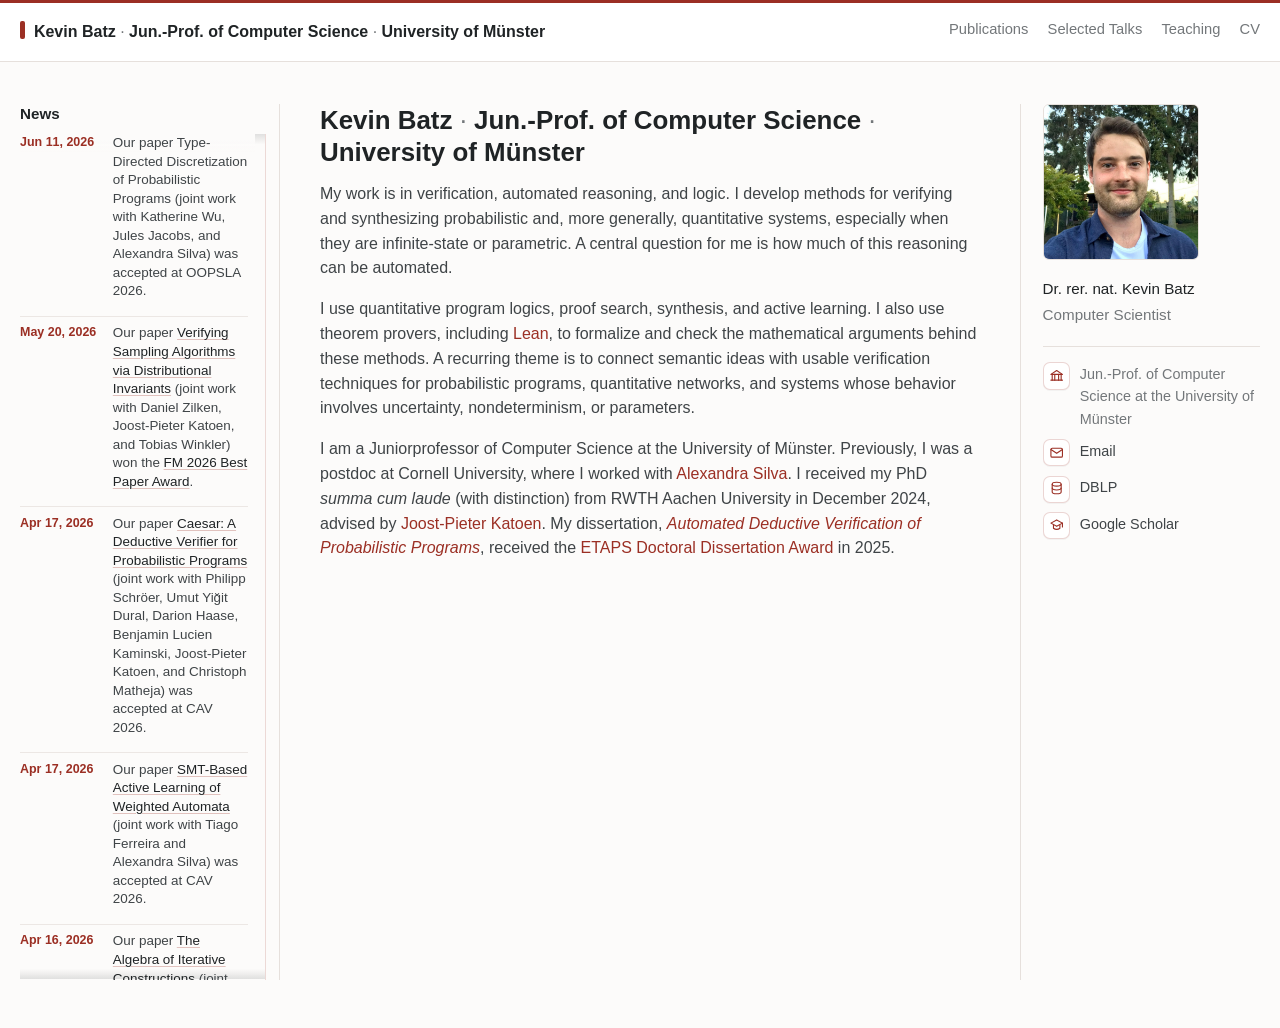
==== index.html @ 9e9cccc5 "Update academic position to Münster" ====
<!doctype html>
<html lang="en">
  <head>
    <meta charset="utf-8">
    <meta name="viewport" content="width=device-width, initial-scale=1">
    <title>Kevin Batz</title>
    <meta
      name="description"
      content="Academic website for Kevin Batz: formal methods, probabilistic programs, and quantitative verification."
    >
    <link rel="stylesheet" href="styles.css?v=position-20260902">
  </head>
  <body>
    <a class="skip-link" href="#content">Skip to content</a>

    <header class="masthead">
      <nav class="nav" aria-label="Main navigation">
        <a class="brand" href="./">Kevin Batz <span class="title-dot" aria-hidden="true">&middot;</span> Jun.-Prof. of Computer Science <span class="title-dot" aria-hidden="true">&middot;</span> University of M&uuml;nster</a>
        <div class="nav-links">
          <a href="publications.html">Publications</a>
          <a href="talks.html">Selected Talks</a>
          <a href="teaching.html">Teaching</a>
          <a href="cv.html">CV</a>
        </div>
      </nav>
    </header>

    <div class="page">
      <aside class="news-sidebar" aria-label="News">
        <section class="news" aria-labelledby="news-heading">
            <h2 id="news-heading">News</h2>
            <ol class="news-list">
              <li>
                <time datetime="2026-06-11">Jun 11, 2026</time>
                <span>Our paper Type-Directed Discretization of Probabilistic Programs (joint work with Katherine Wu, Jules Jacobs, and Alexandra Silva) was accepted at OOPSLA 2026.</span>
              </li>
              <li>
                <time datetime="2026-05-20">May 20, 2026</time>
                <span>Our paper <a href="https://arxiv.org/pdf/2509.06410">Verifying Sampling Algorithms via Distributional Invariants</a> (joint work with Daniel Zilken, Joost-Pieter Katoen, and Tobias Winkler) won the <a href="https://conf.researchr.org/home/fm-2026">FM 2026 Best Paper Award</a>.</span>
              </li>
              <li>
                <time datetime="2026-04-17">Apr 17, 2026</time>
                <span>Our paper <a href="https://arxiv.org/pdf/2605.15827">Caesar: A Deductive Verifier for Probabilistic Programs</a> (joint work with Philipp Schr&ouml;er, Umut Yi&#287;it Dural, Darion Haase, Benjamin Lucien Kaminski, Joost-Pieter Katoen, and Christoph Matheja) was accepted at CAV 2026.</span>
              </li>
              <li>
                <time datetime="2026-04-17">Apr 17, 2026</time>
                <span>Our paper <a href="https://arxiv.org/pdf/2605.07758">SMT-Based Active Learning of Weighted Automata</a> (joint work with Tiago Ferreira and Alexandra Silva) was accepted at CAV 2026.</span>
              </li>
              <li>
                <time datetime="2026-04-16">Apr 16, 2026</time>
                <span>Our paper <a href="https://arxiv.org/pdf/2605.03176">The Algebra of Iterative Constructions</a> (joint work with Benjamin Lucien Kaminski, Lucas Kehrer, Gerwin Klein, Henning Urbat, and Todd Schmid) was accepted at LICS 2026.</span>
              </li>
              <li>
                <time datetime="2026-04-14">Apr 14, 2026</time>
                <span>Our artifact for the paper <a href="https://arxiv.org/pdf/2601.13991">Generating Functions Meet Occupation Measures</a> (joint work with Darion Haase, Adrian Gallus, Benjamin Lucien Kaminski, Joost-Pieter Katoen, Lutz Klinkenberg, and Tobias Winkler) received an <a href="https://etaps.org/2026/past-conference">ETAPS Distinguished Artifact Award</a>.</span>
              </li>
              <li>
                <time datetime="2026-03-05">Mar 5, 2026</time>
                <span>Our paper <a href="https://arxiv.org/pdf/2604.13987">Weighted NetKAT</a> (joint work with Emmanuel Su&aacute;rez Acevedo, Tiago Ferreira, Oliver B&oslash;ving, Nate Foster, and Alexandra Silva) was accepted at PLDI 2026.</span>
              </li>
              <li>
                <time datetime="2026-02-06">Feb 6, 2026</time>
                <span>Our paper <a href="https://arxiv.org/pdf/2509.06410">Verifying Sampling Algorithms via Distributional Invariants</a> (joint work with Daniel Zilken, Joost-Pieter Katoen, and Tobias Winkler) was accepted at FM 2026.</span>
              </li>
              <li>
                <time datetime="2025-12-22">Dec 22, 2025</time>
                <span>Our paper <a href="https://arxiv.org/pdf/2601.13991">Generating Functions Meet Occupation Measures</a> (joint work with Darion Haase, Adrian Gallus, Benjamin Lucien Kaminski, Joost-Pieter Katoen, Lutz Klinkenberg, and Tobias Winkler) was accepted at ESOP 2026.</span>
              </li>
              <li>
                <time datetime="2025-09-06">Sep 6, 2025</time>
                <span>I received RWTH&rsquo;s <a href="https://www.rwth-aachen.de/cms/root/Die-RWTH/RWTH-Events/Wuerdigung-unserer-Absolvierenden-und-un/~beizxo/Borchers-Plakette/lidx/1/">Borchers Medal</a> for a doctorate with distinction.</span>
              </li>
              <li>
                <time datetime="2025-05-08">May 8, 2025</time>
                <span>I received the <a href="https://www.etaps.org/awards/doctoral-dissertation/">ETAPS Doctoral Dissertation Award</a>.</span>
              </li>
              <li>
                <time datetime="2025-02-18">Feb 18, 2025</time>
                <span>Our paper <a href="https://arxiv.org/pdf/2502.19388">Foundations for Deductive Verification of Continuous Probabilistic Programs</a> (joint work with Joost-Pieter Katoen, Francesca Randone, and Tobias Winkler) was accepted at OOPSLA 2025.</span>
              </li>
              <li>
                <time datetime="2024-12-20">Dec 20, 2024</time>
                <span>Our paper <a href="https://arxiv.org/pdf/2501.15156">Quantifier Elimination and Craig Interpolation: The Quantitative Way</a> (joint work with Joost-Pieter Katoen and Nora Orhan) was accepted at FoSSaCS 2025.</span>
              </li>
              <li>
                <time datetime="2024-12-20">Dec 20, 2024</time>
                <span>I received my doctorate from RWTH Aachen University with distinction (<em>summa cum laude</em>).</span>
              </li>
            </ol>
          </section>
      </aside>

      <main id="content" class="content">
        <section class="section">
          <h2>Kevin Batz <span class="title-dot" aria-hidden="true">&middot;</span> Jun.-Prof. of Computer Science <span class="title-dot" aria-hidden="true">&middot;</span> University of M&uuml;nster</h2>
          <p>
            My work is in verification, automated reasoning, and logic. I
            develop methods for verifying and synthesizing probabilistic and,
            more generally, quantitative systems, especially when they are
            infinite-state or parametric. A central question for me is how much
            of this reasoning can be automated.
          </p>
          <p>
            I use quantitative program logics, proof search, synthesis, and
            active learning. I also use theorem provers, including
            <a href="https://lean-lang.org/">Lean</a>, to formalize and check
            the mathematical arguments behind these methods. A recurring theme
            is to connect semantic ideas with usable verification techniques for
            probabilistic programs, quantitative networks, and systems whose
            behavior involves uncertainty, nondeterminism, or parameters.
          </p>
          <p>
            I am a Juniorprofessor of Computer Science at the University of
            M&uuml;nster. Previously, I was a postdoc at Cornell University,
            where I worked with
            <a href="https://alexandrasilva.org/">Alexandra Silva</a>.
            I received my PhD <em>summa cum laude</em> (with distinction) from RWTH Aachen
            University in December 2024, advised by
            <a href="https://moves.rwth-aachen.de/people/katoen/">Joost-Pieter
            Katoen</a>. My dissertation,
            <a href="https://publications.rwth-aachen.de/record/1002329"><em>Automated Deductive
            Verification of Probabilistic Programs</em></a>, received the
            <a href="https://etaps.org/blog/037-kevin-batz/">ETAPS Doctoral
            Dissertation Award</a> in 2025.
          </p>
        </section>
      </main>

      <aside class="sidebar profile-sidebar" aria-label="Profile">
        <div class="profile">
          <img class="profile-photo" src="assets/profile.jpg" alt="Kevin Batz">
          <p class="profile-name">
            Dr. rer. nat. Kevin Batz
          </p>
          <p class="bio">
            Computer Scientist
          </p>

          <ul class="profile-list">
            <li>
              <span class="icon" aria-hidden="true">
                <svg viewBox="0 0 24 24"><path d="m3 10 9-6 9 6"/><path d="M4 10h16"/><path d="M5 10v9"/><path d="M9 10v9"/><path d="M15 10v9"/><path d="M19 10v9"/><path d="M3 19h18"/></svg>
              </span>
              <span>Jun.-Prof. of Computer Science at the University of M&uuml;nster</span>
            </li>
            <li>
              <a href="mailto:ksb239@cornell.edu">
                <span class="icon" aria-hidden="true">
                  <svg viewBox="0 0 24 24"><rect x="3" y="5" width="18" height="14" rx="2"/><path d="m3 7 9 6 9-6"/></svg>
                </span>
                <span>Email</span>
              </a>
            </li>
            <li>
              <a href="https://dblp.org/pid/215/5068.html">
                <span class="icon" aria-hidden="true">
                  <svg viewBox="0 0 24 24"><ellipse cx="12" cy="5" rx="7" ry="3"/><path d="M5 5v6c0 1.7 3.1 3 7 3s7-1.3 7-3V5"/><path d="M5 11v6c0 1.7 3.1 3 7 3s7-1.3 7-3v-6"/></svg>
                </span>
                <span>DBLP</span>
              </a>
            </li>
            <li>
              <a href="https://scholar.google.de/citations?user=6F5KEN4AAAAJ&amp;hl=en">
                <span class="icon" aria-hidden="true">
                  <svg viewBox="0 0 24 24"><path d="m3 8 9-5 9 5-9 5-9-5Z"/><path d="M7 11v5c1.5 1.2 3.2 1.8 5 1.8s3.5-.6 5-1.8v-5"/><path d="M21 8v6"/></svg>
                </span>
                <span>Google Scholar</span>
              </a>
            </li>
          </ul>
        </div>
      </aside>
    </div>

  </body>
</html>
---- styles.css ----
:root {
  --text: #3f4447;
  --heading: #1f2325;
  --muted: #73777a;
  --border: #e6e0dc;
  --link: #9b2f24;
  --bg: #fcfbfa;
  --panel: #ffffff;
  --soft: #f8f3f1;
  --max: 1360px;
}

* {
  box-sizing: border-box;
}

html {
  scroll-behavior: smooth;
}

body {
  margin: 0;
  background: var(--bg);
  color: var(--text);
  font-family: -apple-system, BlinkMacSystemFont, "Segoe UI", Roboto, Helvetica, Arial, sans-serif;
  font-size: 16px;
  line-height: 1.55;
}

a {
  color: var(--link);
  text-decoration: none;
}

a:hover {
  text-decoration: underline;
}

.skip-link {
  position: absolute;
  left: 1rem;
  top: 1rem;
  transform: translateY(-150%);
  background: var(--heading);
  color: #fff;
  padding: 0.5rem 0.75rem;
}

.skip-link:focus {
  transform: translateY(0);
}

.masthead {
  border-top: 3px solid var(--link);
  border-bottom: 1px solid var(--border);
  background: var(--panel);
}

.nav {
  display: flex;
  align-items: center;
  justify-content: space-between;
  max-width: var(--max);
  margin: 0 auto;
  padding: 0.95rem 1.25rem;
  gap: 1rem;
}

.brand {
  display: inline-block;
  color: var(--heading);
  font-weight: 700;
}

.brand::before {
  content: "";
  display: inline-block;
  width: 0.32rem;
  height: 1.12rem;
  margin-right: 0.55rem;
  border-radius: 2px;
  background: var(--link);
  vertical-align: -0.16rem;
}

.title-dot {
  color: var(--muted);
  font-weight: 500;
}

.nav-links {
  display: flex;
  flex-wrap: wrap;
  gap: 1.2rem;
  font-size: 0.92rem;
}

.nav-links a {
  padding-bottom: 0.18rem;
  border-bottom: 2px solid transparent;
  color: var(--muted);
}

.nav-links a:hover,
.nav-links a.active {
  color: var(--heading);
  text-decoration: none;
}

.nav-links a.active {
  border-bottom-color: var(--link);
  font-weight: 700;
}

.page {
  display: grid;
  grid-template-columns: minmax(235px, 260px) minmax(0, 1fr) 240px;
  gap: 2.5rem;
  max-width: var(--max);
  margin: 0 auto;
  padding: 2.6rem 1.25rem 3rem;
}

.sidebar {
  min-width: 0;
}

.news-sidebar {
  grid-column: 1;
  grid-row: 1;
  min-width: 0;
  padding-right: 1.35rem;
  border-right: 1px solid var(--border);
}

.profile-sidebar {
  grid-column: 3;
  grid-row: 1;
  padding-left: 1.35rem;
  border-left: 1px solid var(--border);
}

.profile {
  position: sticky;
  top: 1.5rem;
}

.profile-photo {
  display: block;
  width: 156px;
  height: 156px;
  margin: 0 0 1.2rem;
  border: 1px solid var(--border);
  border-radius: 6px;
  object-fit: cover;
}

h1,
h2,
p {
  margin-top: 0;
}

h1 {
  margin-bottom: 0.45rem;
  color: var(--heading);
  font-size: 1.34rem;
  line-height: 1.2;
}

.bio {
  margin-bottom: 1.25rem;
  color: var(--muted);
  font-size: 0.95rem;
}

.profile-name {
  margin-bottom: 0.2rem;
  color: var(--heading);
  font-size: 0.95rem;
  line-height: 1.35;
}

.profile-list {
  margin: 0;
  padding: 1rem 0 0;
  border-top: 1px solid var(--border);
  color: var(--muted);
  font-size: 0.9rem;
  list-style: none;
}

.profile-list li,
.profile-list a {
  display: flex;
  align-items: flex-start;
  gap: 0.62rem;
}

.profile-list li + li {
  margin-top: 0.62rem;
}

.profile-list a {
  width: fit-content;
  color: var(--text);
}

.profile-list a:hover {
  color: var(--link);
  text-decoration: none;
}

.profile-list a:hover .icon {
  border-color: var(--link);
  color: var(--link);
  background: #fff;
  box-shadow: 0 2px 8px rgba(155, 47, 36, 0.12);
}

.profile-list a:hover span:last-child {
  text-decoration: underline;
  text-decoration-thickness: 1px;
  text-underline-offset: 0.18em;
}

.news {
  margin-top: 1.35rem;
  padding-top: 1rem;
  border-top: 1px solid var(--border);
}

.news-sidebar .news {
  position: sticky;
  top: 1.5rem;
  display: flex;
  flex-direction: column;
  height: calc(100vh - 1.5rem);
  height: calc(100dvh - 1.5rem);
  margin-top: 0;
  padding-top: 0;
  border-top: 0;
}

.news h2 {
  margin-bottom: 0.72rem;
  color: var(--heading);
  font-size: 0.95rem;
  line-height: 1.25;
}

.news-list {
  margin: 0;
  padding: 0;
  font-size: 0.84rem;
  line-height: 1.38;
  list-style: none;
}

.news-sidebar .news-list {
  overflow-y: auto;
  flex: 1 1 auto;
  min-height: 0;
  margin-right: -0.55rem;
  padding-right: 0.45rem;
  border-right: 1px solid rgba(155, 47, 36, 0.16);
  background:
    linear-gradient(var(--bg) 30%, rgba(252, 251, 250, 0)),
    linear-gradient(rgba(252, 251, 250, 0), var(--bg) 70%) 0 100%,
    linear-gradient(rgba(31, 35, 37, 0.12), rgba(31, 35, 37, 0)),
    linear-gradient(rgba(31, 35, 37, 0), rgba(31, 35, 37, 0.13)) 0 100%;
  background-attachment: local, local, scroll, scroll;
  background-repeat: no-repeat;
  background-size: 100% 1.15rem, 100% 1.15rem, 100% 0.65rem, 100% 0.65rem;
  scrollbar-color: rgba(155, 47, 36, 0.58) rgba(155, 47, 36, 0.08);
  scrollbar-gutter: stable;
  scrollbar-width: thin;
}

.news-sidebar .news-list::-webkit-scrollbar {
  width: 0.48rem;
}

.news-sidebar .news-list::-webkit-scrollbar-track {
  background: rgba(155, 47, 36, 0.08);
  border-radius: 999px;
}

.news-sidebar .news-list::-webkit-scrollbar-thumb {
  border-radius: 999px;
  background: rgba(155, 47, 36, 0.55);
}

.news-sidebar .news-list::-webkit-scrollbar-thumb:hover {
  background: rgba(155, 47, 36, 0.72);
}

.news-list li {
  display: grid;
  grid-template-columns: 5.25rem minmax(0, 1fr);
  gap: 0.55rem;
  padding: 0.48rem 0;
  border-top: 1px solid rgba(230, 224, 220, 0.72);
}

.news-list li:first-child {
  padding-top: 0;
  border-top: 0;
}

.news-list time {
  color: var(--link);
  font-size: 0.78rem;
  font-weight: 700;
  line-height: 1.35;
}

.news-list span {
  color: var(--text);
}

.news-list a {
  color: var(--heading);
  text-decoration: underline;
  text-decoration-color: rgba(155, 47, 36, 0.28);
  text-decoration-thickness: 1px;
  text-underline-offset: 0.18em;
}

.news-list a:hover {
  color: var(--link);
  text-decoration-color: currentColor;
}

.icon {
  display: inline-flex;
  flex: 0 0 auto;
  align-items: center;
  justify-content: center;
  width: 1.7rem;
  height: 1.7rem;
  margin-top: -0.05rem;
  border: 1px solid rgba(155, 47, 36, 0.2);
  border-radius: 7px;
  background: #fff;
  color: var(--link);
  box-shadow: 0 1px 0 rgba(31, 35, 37, 0.04);
}

.icon svg {
  width: 0.96rem;
  height: 0.96rem;
  fill: none;
  stroke: currentColor;
  stroke-width: 1.75;
  stroke-linecap: round;
  stroke-linejoin: round;
}

.content {
  grid-column: 2;
  grid-row: 1;
  max-width: 760px;
  min-width: 0;
}

.section {
  padding-bottom: 1.8rem;
  margin-bottom: 1.8rem;
  border-bottom: 1px solid var(--border);
}

.section:last-child {
  border-bottom: 0;
}

h2 {
  margin-bottom: 0.85rem;
  color: var(--heading);
  font-size: 1.62rem;
  line-height: 1.25;
}

.year-heading {
  margin: 1.9rem 0 0.65rem;
  color: var(--heading);
  font-size: 1.05rem;
  line-height: 1.25;
}

h2 + .year-heading {
  margin-top: 0.6rem;
}

p {
  margin-bottom: 1rem;
}

ul {
  margin: 0;
  padding-left: 1.15rem;
}

li + li {
  margin-top: 0.45rem;
}

.paper-list {
  padding-left: 0;
  list-style: none;
}

.paper-list li {
  padding: 0.9rem 0 0.9rem 0.95rem;
  border-left: 2px solid var(--border);
  border-top: 0;
}

.paper-list li:first-child {
  padding-top: 0;
}

.paper-list li:hover {
  border-left-color: var(--link);
}

.paper-title {
  display: block;
  margin-bottom: 0.15rem;
  color: var(--heading);
  font-weight: 700;
}

a.paper-title {
  color: var(--link);
  text-decoration: underline;
  text-decoration-color: rgba(155, 47, 36, 0.35);
  text-decoration-thickness: 1px;
  text-underline-offset: 0.18em;
}

a.paper-title:hover {
  color: var(--link);
  text-decoration-color: currentColor;
}

.paper-authors,
.paper-meta {
  display: block;
  color: var(--muted);
  font-size: 0.94rem;
}

.paper-links {
  display: flex;
  flex-wrap: wrap;
  gap: 0.35rem;
  margin-top: 0.35rem;
  font-size: 0.9rem;
  font-weight: 700;
}

.paper-links a {
  display: inline-flex;
  align-items: center;
  gap: 0.28rem;
  min-height: 1.55rem;
  padding: 0.08rem 0.5rem;
  border: 1px solid rgba(155, 47, 36, 0.28);
  border-radius: 999px;
  background: var(--soft);
  color: var(--link);
  line-height: 1.2;
}

.paper-links a::before {
  content: "";
  width: 0.78rem;
  height: 0.78rem;
  background: currentColor;
  mask: url("data:image/svg+xml,%3Csvg xmlns='http://www.w3.org/2000/svg' viewBox='0 0 24 24' fill='none' stroke='black' stroke-width='2' stroke-linecap='round' stroke-linejoin='round'%3E%3Cpath d='M10 13a5 5 0 0 0 7.54.54l3-3a5 5 0 0 0-7.07-7.07l-1.72 1.71'/%3E%3Cpath d='M14 11a5 5 0 0 0-7.54-.54l-3 3a5 5 0 0 0 7.07 7.07l1.71-1.71'/%3E%3C/svg%3E") center / contain no-repeat;
}

.paper-links a:hover {
  border-color: var(--link);
  background: #fff;
  text-decoration: none;
}

.service-list {
  padding-left: 0;
  list-style: none;
}

.service-list li {
  display: grid;
  grid-template-columns: 4.2rem minmax(0, 1fr);
  gap: 0.8rem;
  padding: 0.42rem 0;
  border-top: 1px solid rgba(230, 224, 220, 0.75);
}

.service-list li:first-child {
  border-top: 0;
}

.service-year {
  color: var(--link);
  font-size: 0.9rem;
  font-weight: 700;
}

.talk-list .paper-meta {
  margin-top: 0.1rem;
}

.more-link {
  margin-top: 0.8rem;
  color: var(--muted);
}

.button-link {
  display: inline-flex;
  align-items: center;
  min-height: 2.35rem;
  padding: 0.45rem 0.75rem;
  border: 1px solid var(--border);
  border-radius: 4px;
  background: var(--soft);
  color: var(--heading);
  font-weight: 700;
}

.button-link:hover {
  border-color: var(--link);
  color: var(--link);
  text-decoration: none;
}

.footer {
  max-width: var(--max);
  margin: 0 auto;
  padding: 0 1.25rem 2.2rem;
  color: var(--muted);
  font-size: 0.85rem;
}

@media (max-width: 780px) {
  .nav {
    align-items: flex-start;
    flex-direction: column;
    gap: 0.55rem;
  }

  .nav-links {
    gap: 0.85rem;
  }

  .page {
    display: flex;
    flex-direction: column;
    padding-top: 1.7rem;
  }

  .profile {
    position: static;
  }

  .profile-sidebar {
    order: 1;
    padding: 0 0 1.7rem;
    border-left: 0;
    border-bottom: 1px solid var(--border);
  }

  .news-sidebar {
    order: 2;
    padding: 1.7rem 0;
    border-right: 0;
    border-bottom: 1px solid var(--border);
  }

  .news-sidebar .news {
    position: static;
    height: min(32rem, calc(100vh - 3.4rem));
    height: min(32rem, calc(100dvh - 3.4rem));
  }

  .profile-photo {
    width: 118px;
    height: 118px;
    border-radius: 6px;
  }

  .content {
    order: 3;
    max-width: none;
  }
}
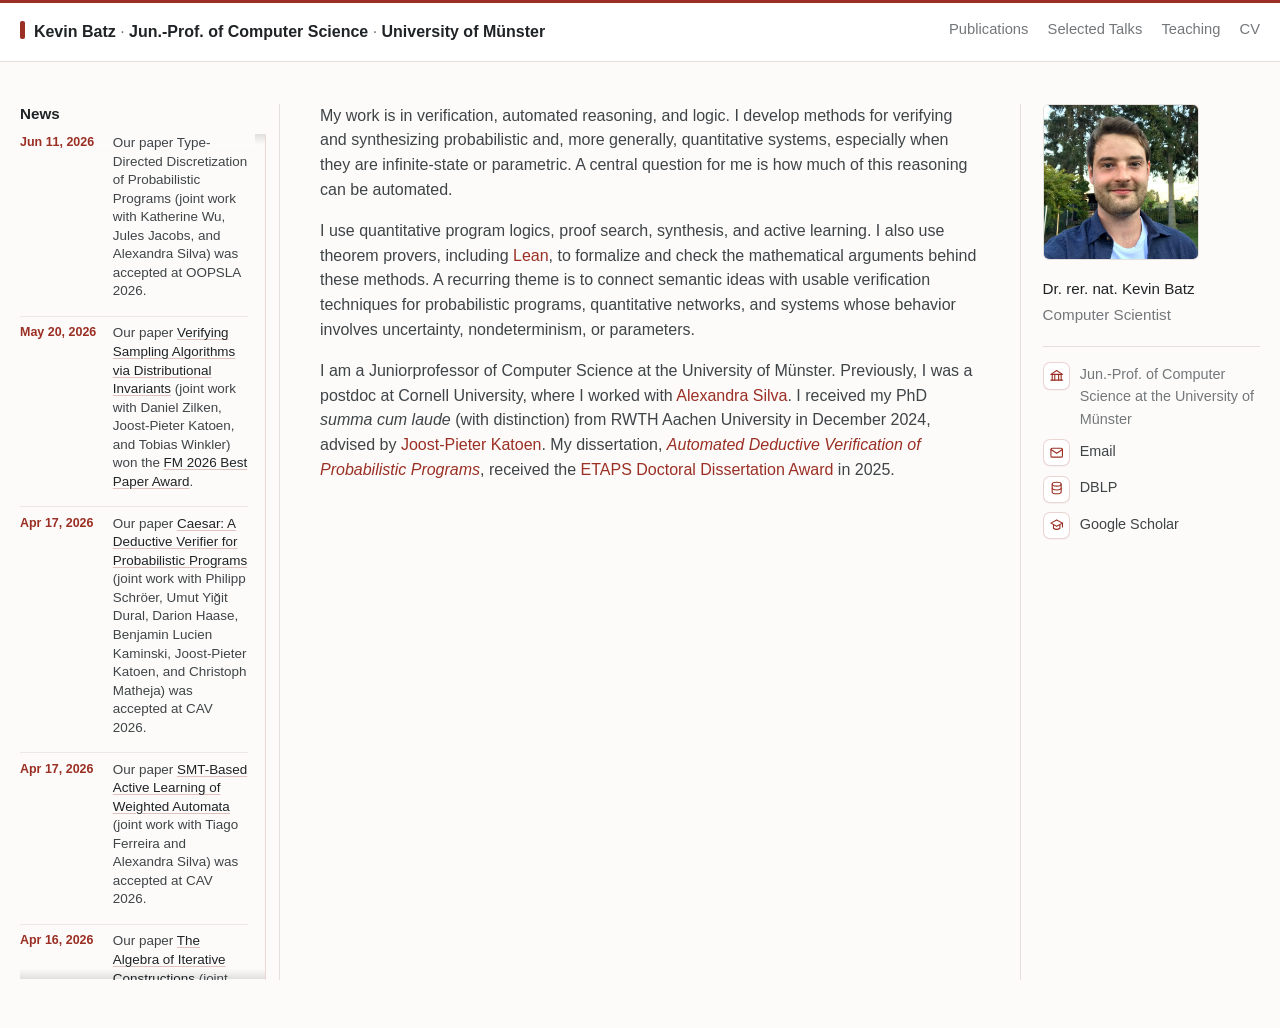
==== commit 6493c91e: "Remove duplicate homepage title" ====
--- a/index.html
+++ b/index.html
@@ -92,7 +92,6 @@
 
       <main id="content" class="content">
         <section class="section">
-          <h2>Kevin Batz <span class="title-dot" aria-hidden="true">&middot;</span> Jun.-Prof. of Computer Science <span class="title-dot" aria-hidden="true">&middot;</span> University of M&uuml;nster</h2>
           <p>
             My work is in verification, automated reasoning, and logic. I
             develop methods for verifying and synthesizing probabilistic and,
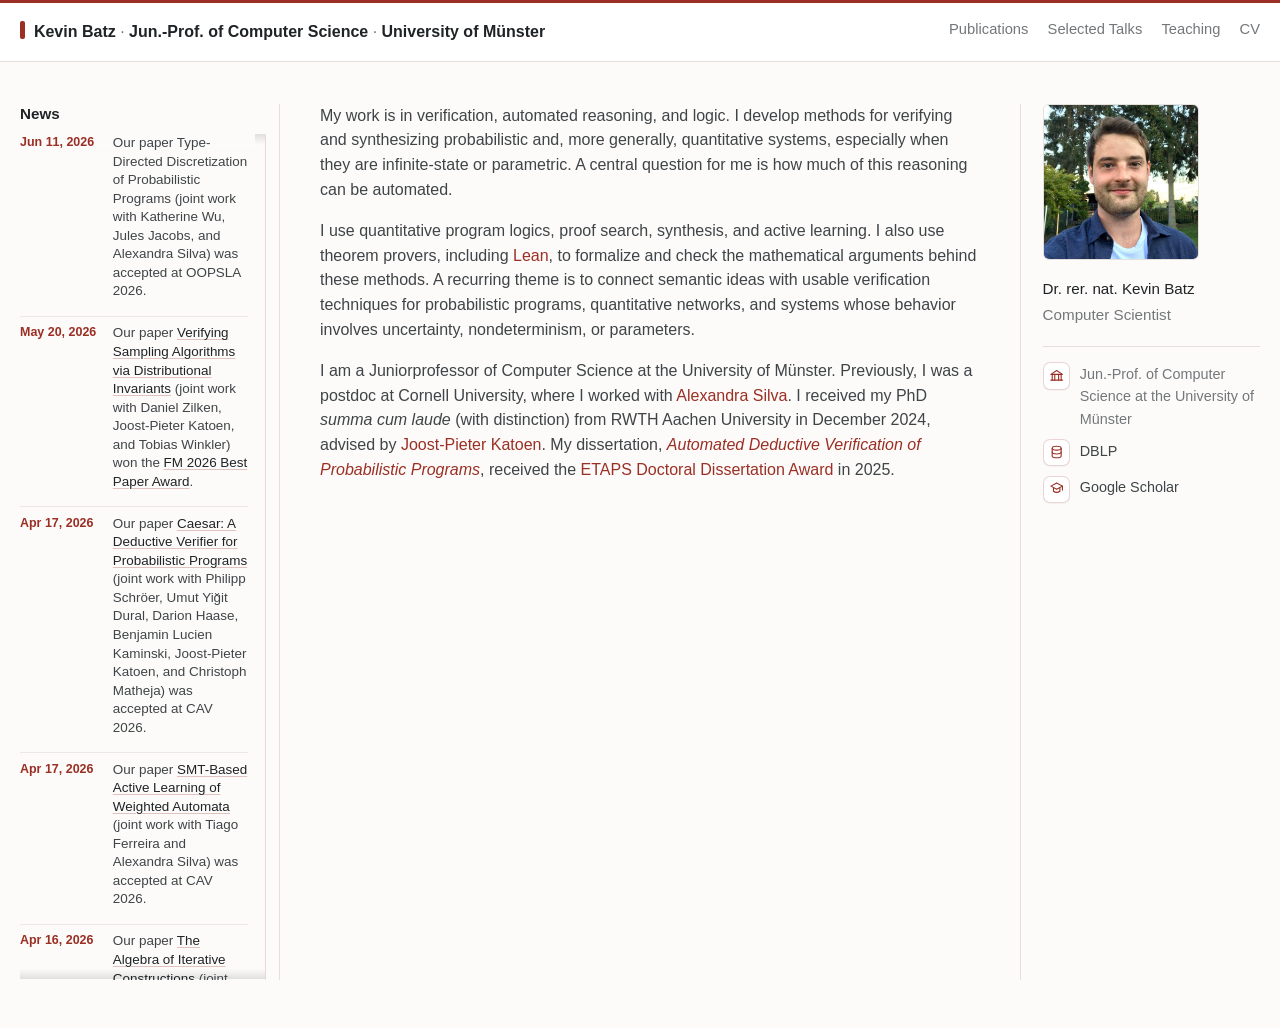
==== commit 51e23b11: "Remove email links from profile" ====
--- a/index.html
+++ b/index.html
@@ -143,14 +143,6 @@
               <span>Jun.-Prof. of Computer Science at the University of M&uuml;nster</span>
             </li>
             <li>
-              <a href="mailto:ksb239@cornell.edu">
-                <span class="icon" aria-hidden="true">
-                  <svg viewBox="0 0 24 24"><rect x="3" y="5" width="18" height="14" rx="2"/><path d="m3 7 9 6 9-6"/></svg>
-                </span>
-                <span>Email</span>
-              </a>
-            </li>
-            <li>
               <a href="https://dblp.org/pid/215/5068.html">
                 <span class="icon" aria-hidden="true">
                   <svg viewBox="0 0 24 24"><ellipse cx="12" cy="5" rx="7" ry="3"/><path d="M5 5v6c0 1.7 3.1 3 7 3s7-1.3 7-3V5"/><path d="M5 11v6c0 1.7 3.1 3 7 3s7-1.3 7-3v-6"/></svg>
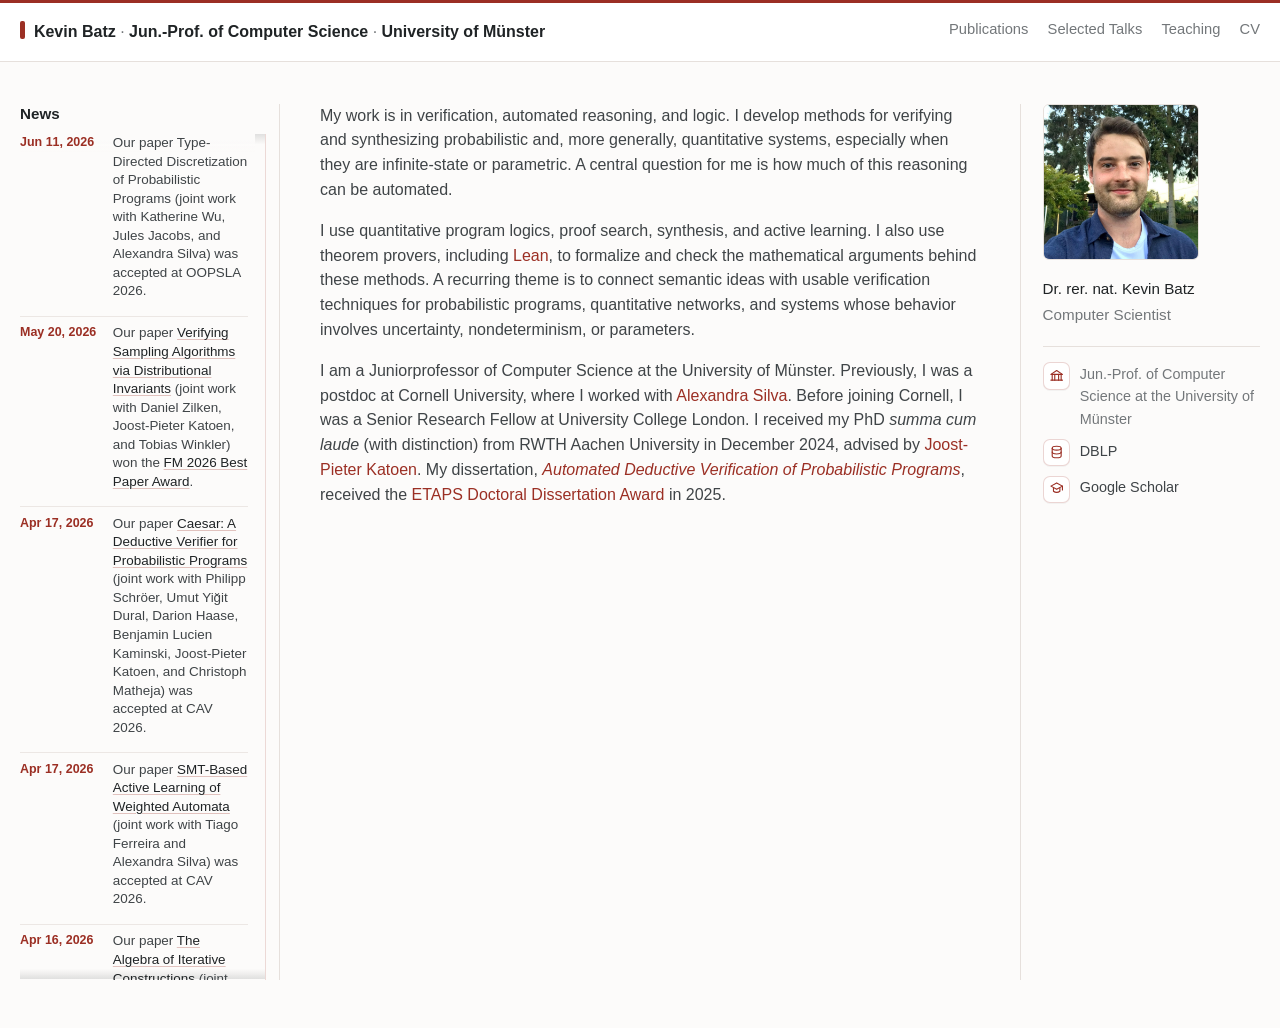
==== commit 5b46c270: "Add prior UCL fellowship to biography" ====
--- a/index.html
+++ b/index.html
@@ -113,6 +113,8 @@
             M&uuml;nster. Previously, I was a postdoc at Cornell University,
             where I worked with
             <a href="https://alexandrasilva.org/">Alexandra Silva</a>.
+            Before joining Cornell, I was a Senior Research Fellow at
+            University College London.
             I received my PhD <em>summa cum laude</em> (with distinction) from RWTH Aachen
             University in December 2024, advised by
             <a href="https://moves.rwth-aachen.de/people/katoen/">Joost-Pieter
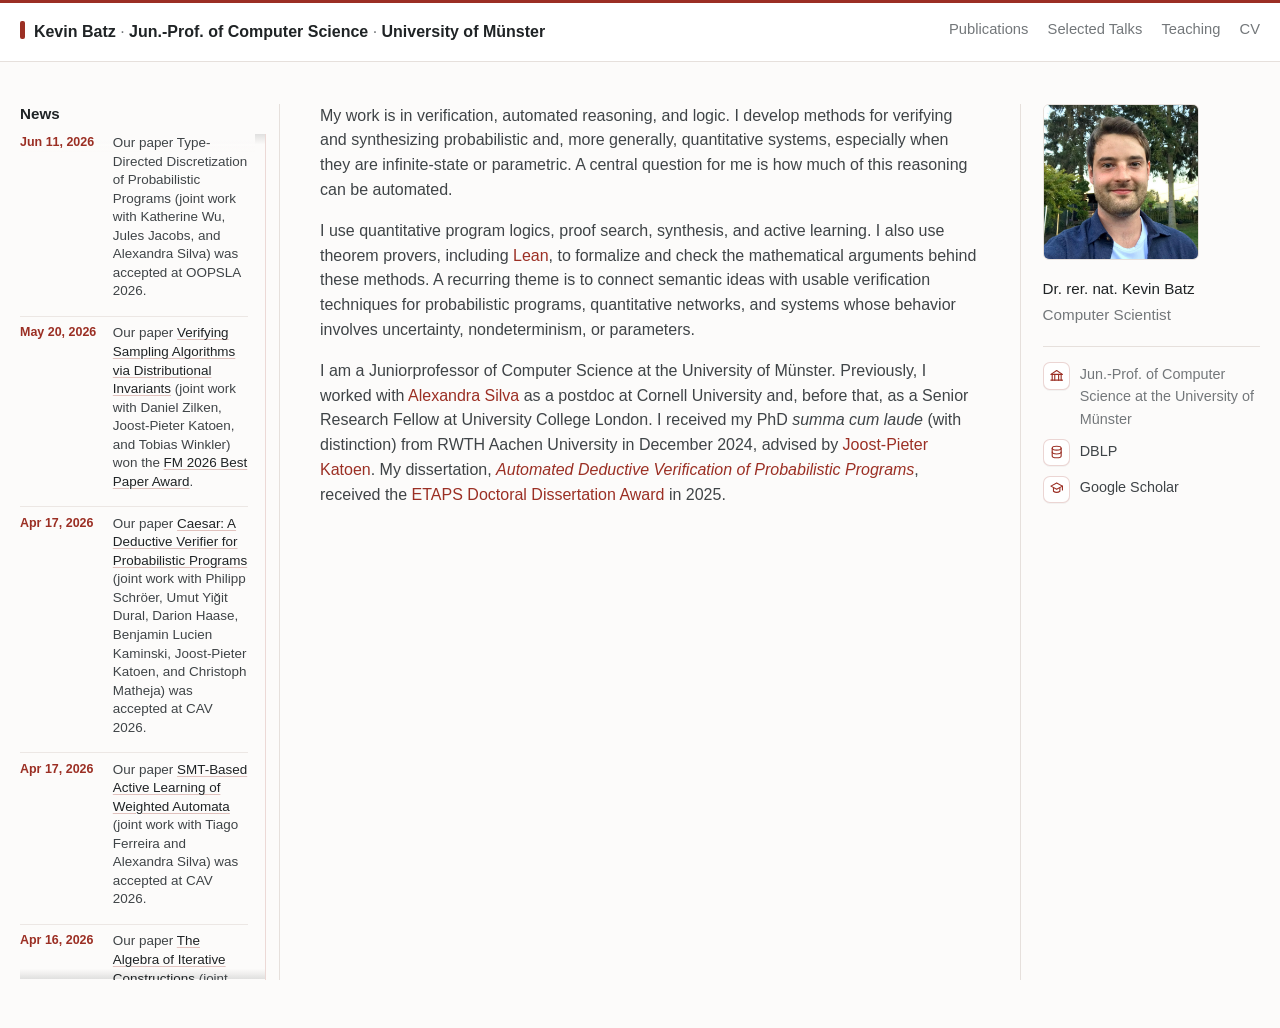
==== commit 95b79220: "Clarify prior work with Alexandra Silva" ====
--- a/index.html
+++ b/index.html
@@ -110,11 +110,10 @@
           </p>
           <p>
             I am a Juniorprofessor of Computer Science at the University of
-            M&uuml;nster. Previously, I was a postdoc at Cornell University,
-            where I worked with
-            <a href="https://alexandrasilva.org/">Alexandra Silva</a>.
-            Before joining Cornell, I was a Senior Research Fellow at
-            University College London.
+            M&uuml;nster. Previously, I worked with
+            <a href="https://alexandrasilva.org/">Alexandra Silva</a> as a
+            postdoc at Cornell University and, before that, as a Senior
+            Research Fellow at University College London.
             I received my PhD <em>summa cum laude</em> (with distinction) from RWTH Aachen
             University in December 2024, advised by
             <a href="https://moves.rwth-aachen.de/people/katoen/">Joost-Pieter
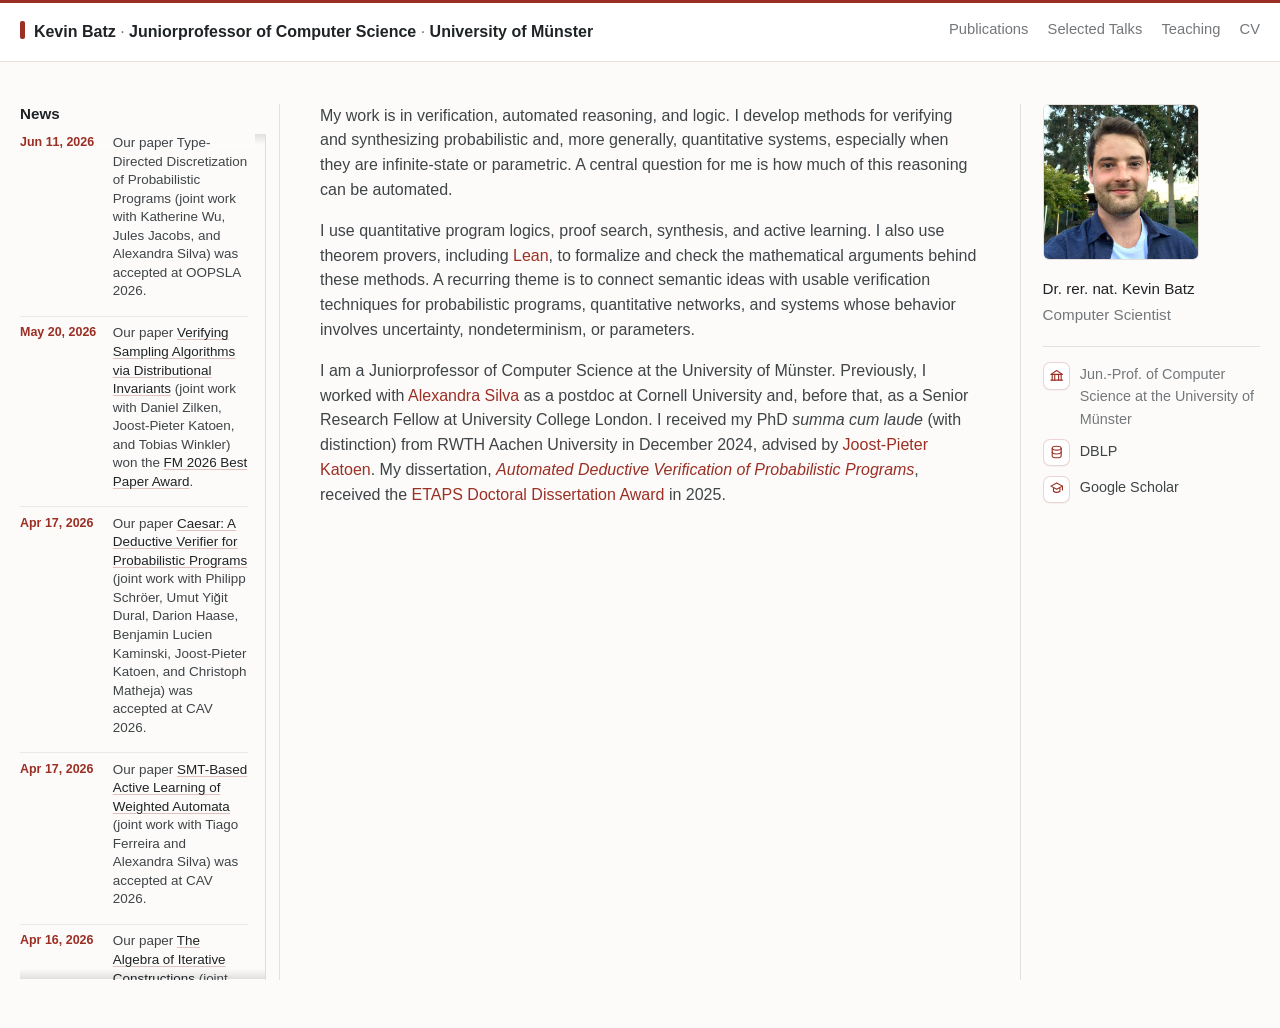
==== commit d89ca614: "Expand Juniorprofessor in site heading" ====
--- a/index.html
+++ b/index.html
@@ -15,7 +15,7 @@
 
     <header class="masthead">
       <nav class="nav" aria-label="Main navigation">
-        <a class="brand" href="./">Kevin Batz <span class="title-dot" aria-hidden="true">&middot;</span> Jun.-Prof. of Computer Science <span class="title-dot" aria-hidden="true">&middot;</span> University of M&uuml;nster</a>
+        <a class="brand" href="./">Kevin Batz <span class="title-dot" aria-hidden="true">&middot;</span> Juniorprofessor of Computer Science <span class="title-dot" aria-hidden="true">&middot;</span> University of M&uuml;nster</a>
         <div class="nav-links">
           <a href="publications.html">Publications</a>
           <a href="talks.html">Selected Talks</a>
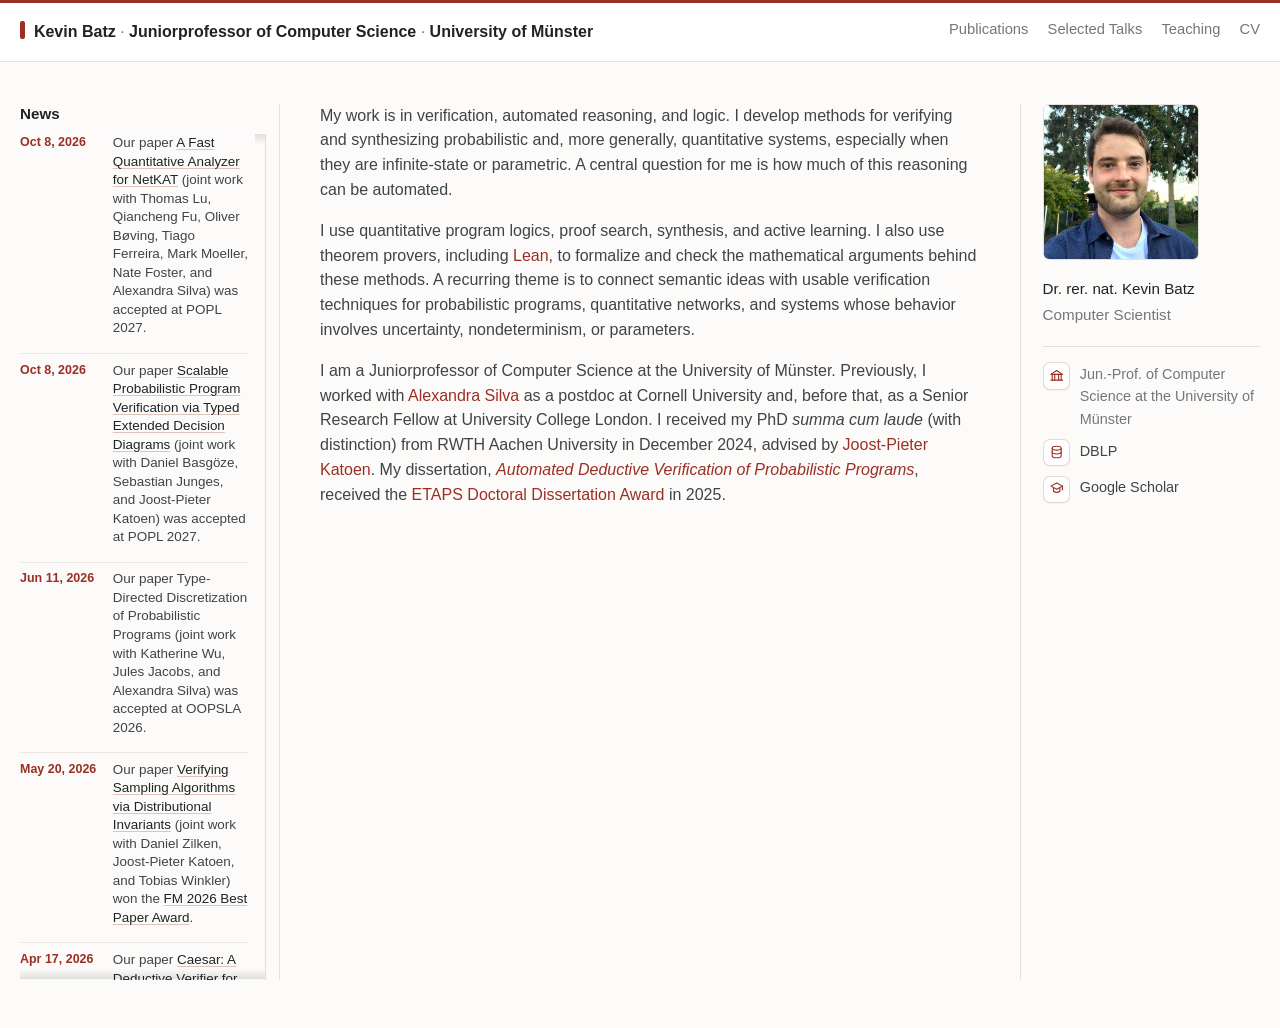
==== commit 06d2abaa: "Announce POPL 2027 papers and update publication status" ====
--- a/index.html
+++ b/index.html
@@ -30,6 +30,14 @@
         <section class="news" aria-labelledby="news-heading">
             <h2 id="news-heading">News</h2>
             <ol class="news-list">
+              <li>
+                <time datetime="2026-10-08">Oct 8, 2026</time>
+                <span>Our paper <a href="https://arxiv.org/pdf/2607.14420">A Fast Quantitative Analyzer for NetKAT</a> (joint work with Thomas Lu, Qiancheng Fu, Oliver B&oslash;ving, Tiago Ferreira, Mark Moeller, Nate Foster, and Alexandra Silva) was accepted at POPL 2027.</span>
+              </li>
+              <li>
+                <time datetime="2026-10-08">Oct 8, 2026</time>
+                <span>Our paper <a href="https://arxiv.org/pdf/2606.15043">Scalable Probabilistic Program Verification via Typed Extended Decision Diagrams</a> (joint work with Daniel Basg&ouml;ze, Sebastian Junges, and Joost-Pieter Katoen) was accepted at POPL 2027.</span>
+              </li>
               <li>
                 <time datetime="2026-06-11">Jun 11, 2026</time>
                 <span>Our paper Type-Directed Discretization of Probabilistic Programs (joint work with Katherine Wu, Jules Jacobs, and Alexandra Silva) was accepted at OOPSLA 2026.</span>
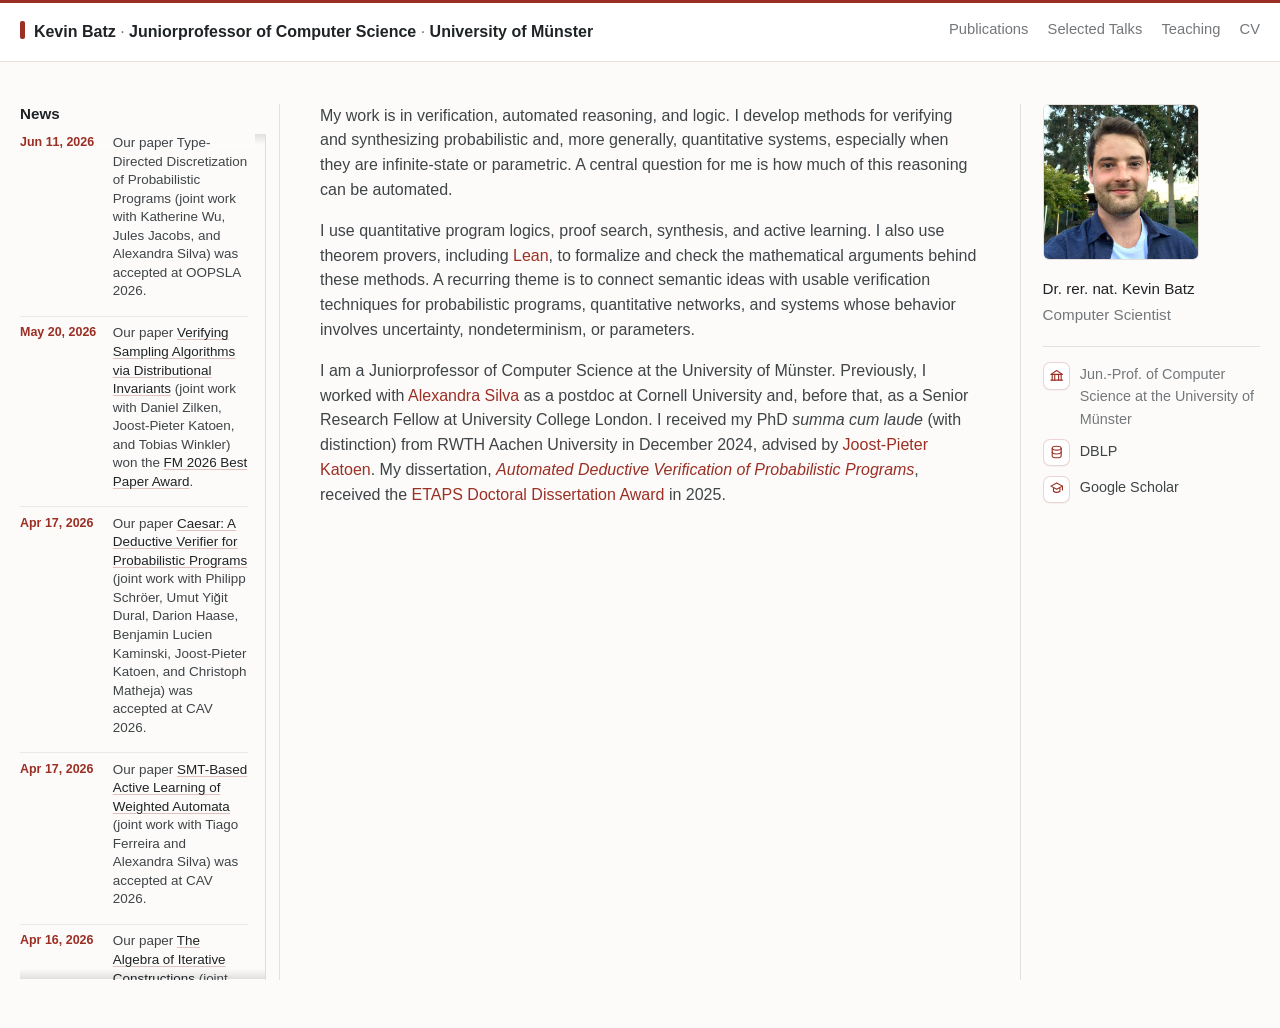
==== commit 862469e0: "Revert website and CV updates from this session" ====
--- a/index.html
+++ b/index.html
@@ -30,14 +30,6 @@
         <section class="news" aria-labelledby="news-heading">
             <h2 id="news-heading">News</h2>
             <ol class="news-list">
-              <li>
-                <time datetime="2026-10-08">Oct 8, 2026</time>
-                <span>Our paper <a href="https://arxiv.org/pdf/2607.14420">A Fast Quantitative Analyzer for NetKAT</a> (joint work with Thomas Lu, Qiancheng Fu, Oliver B&oslash;ving, Tiago Ferreira, Mark Moeller, Nate Foster, and Alexandra Silva) was accepted at POPL 2027.</span>
-              </li>
-              <li>
-                <time datetime="2026-10-08">Oct 8, 2026</time>
-                <span>Our paper <a href="https://arxiv.org/pdf/2606.15043">Scalable Probabilistic Program Verification via Typed Extended Decision Diagrams</a> (joint work with Daniel Basg&ouml;ze, Sebastian Junges, and Joost-Pieter Katoen) was accepted at POPL 2027.</span>
-              </li>
               <li>
                 <time datetime="2026-06-11">Jun 11, 2026</time>
                 <span>Our paper Type-Directed Discretization of Probabilistic Programs (joint work with Katherine Wu, Jules Jacobs, and Alexandra Silva) was accepted at OOPSLA 2026.</span>
